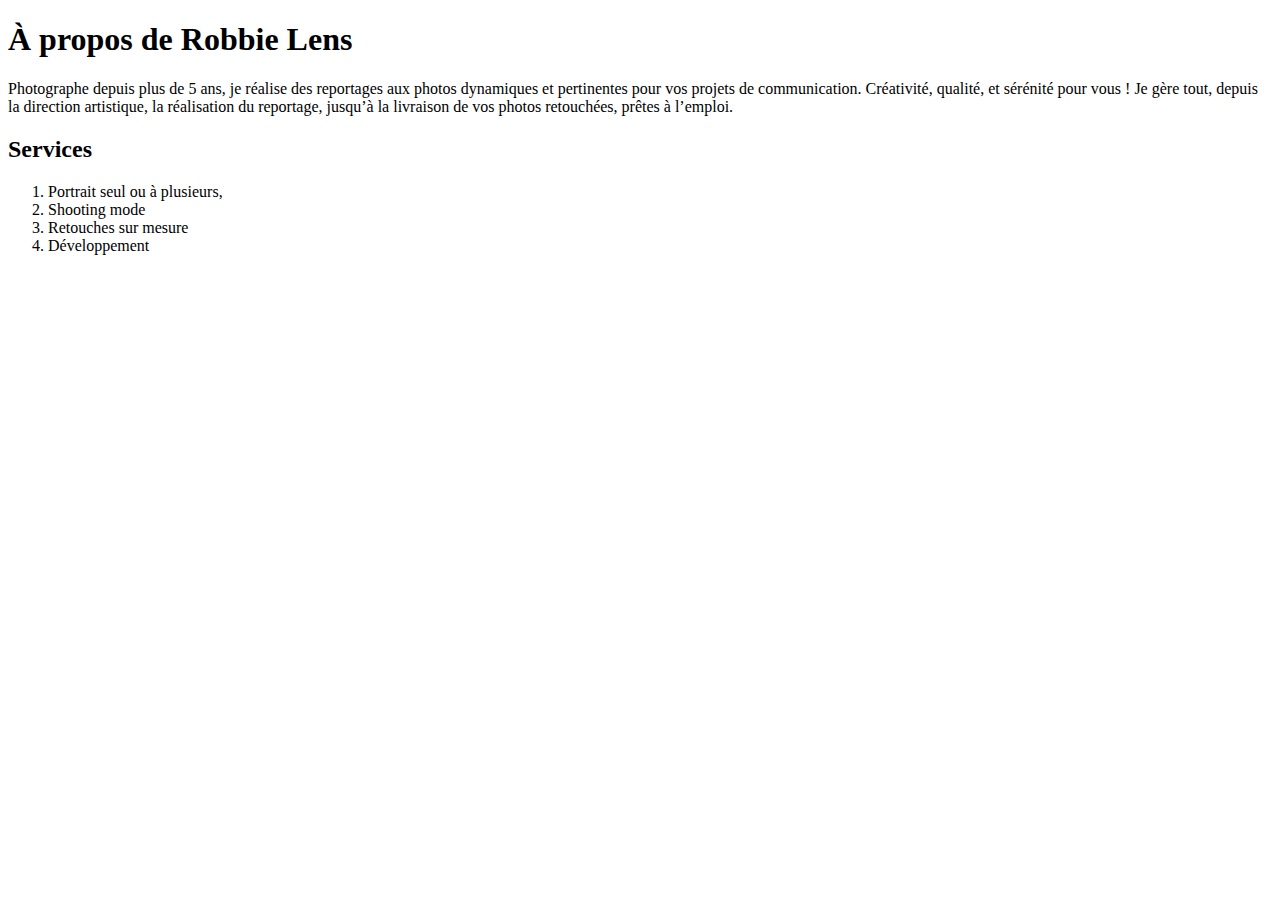
==== a-propos.html @ b3ecd71d "ajout de la page a propos" ====
<!DOCTYPE html>
<html lang="en">
<head>
    <meta charset="UTF-8">
    <meta http-equiv="X-UA-Compatible" content="IE=edge">
    <meta name="viewport" content="width=device-width, initial-scale=1.0">
    <title>À propos de Robbie Lens</title>
</head>
<body>
<h1>À propos de Robbie Lens</h1>    

<p>Photographe depuis plus de 5 ans, je réalise des reportages aux photos dynamiques et pertinentes pour vos projets de communication. Créativité, qualité, et sérénité pour vous ! Je gère tout, depuis la direction artistique, la réalisation du reportage, jusqu’à la livraison de vos photos retouchées, prêtes à l’emploi.</p>

<h2>Services</h2>

<ol>
    <li>Portrait seul ou à plusieurs,</li>
    <li>Shooting mode</li>
    <li>Retouches sur mesure</li>
    <li>Développement</li>
</ol>
</body>
</html>
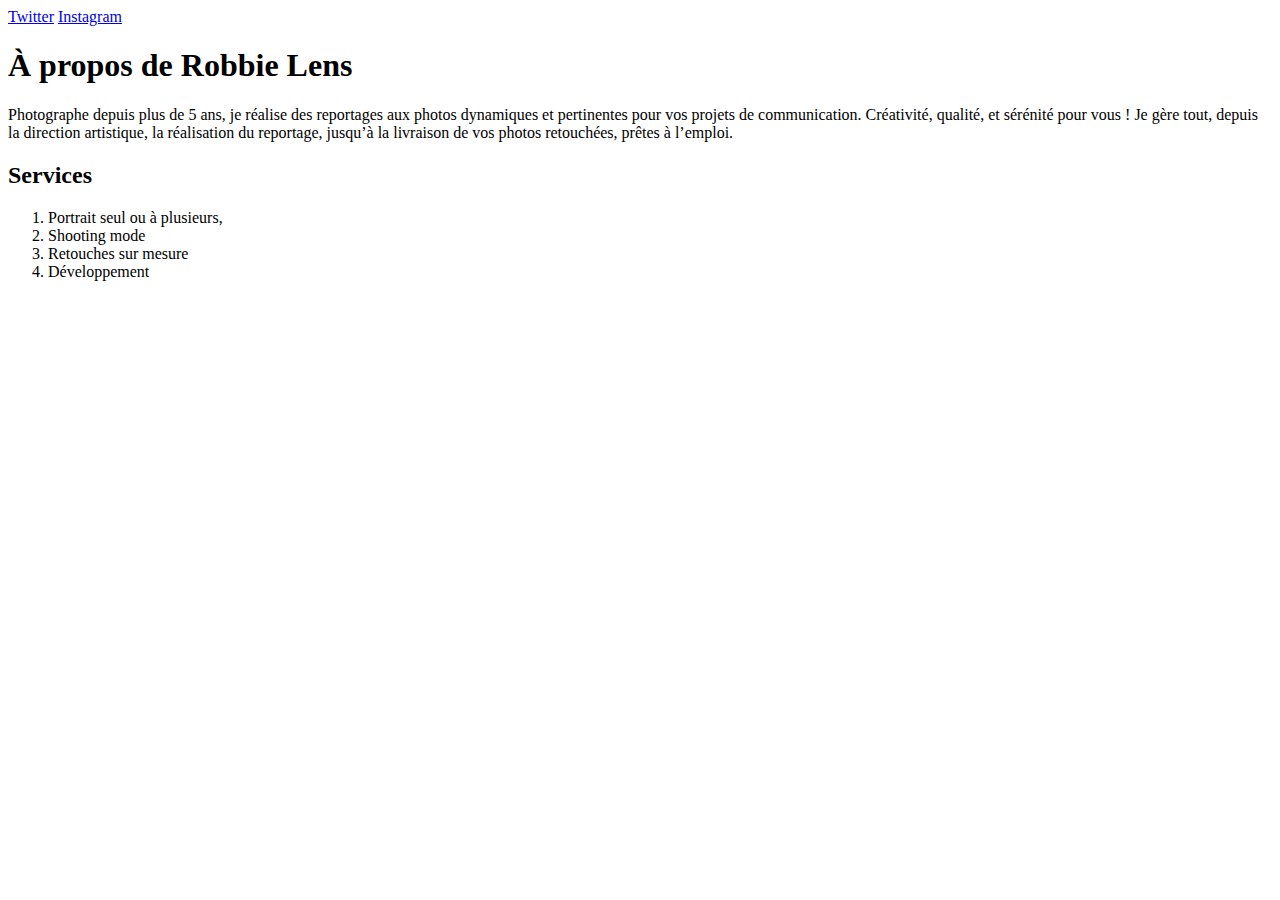
==== commit 800015bd: "ajout des leins" ====
--- a/a-propos.html
+++ b/a-propos.html
@@ -7,6 +7,9 @@
     <title>À propos de Robbie Lens</title>
 </head>
 <body>
+    <a href="index.html"></a>
+    <a href="https://twitter.com/">Twitter</a>
+    <a href="https://www.instagram.com/">Instagram</a>
 <h1>À propos de Robbie Lens</h1>    
 
 <p>Photographe depuis plus de 5 ans, je réalise des reportages aux photos dynamiques et pertinentes pour vos projets de communication. Créativité, qualité, et sérénité pour vous ! Je gère tout, depuis la direction artistique, la réalisation du reportage, jusqu’à la livraison de vos photos retouchées, prêtes à l’emploi.</p>
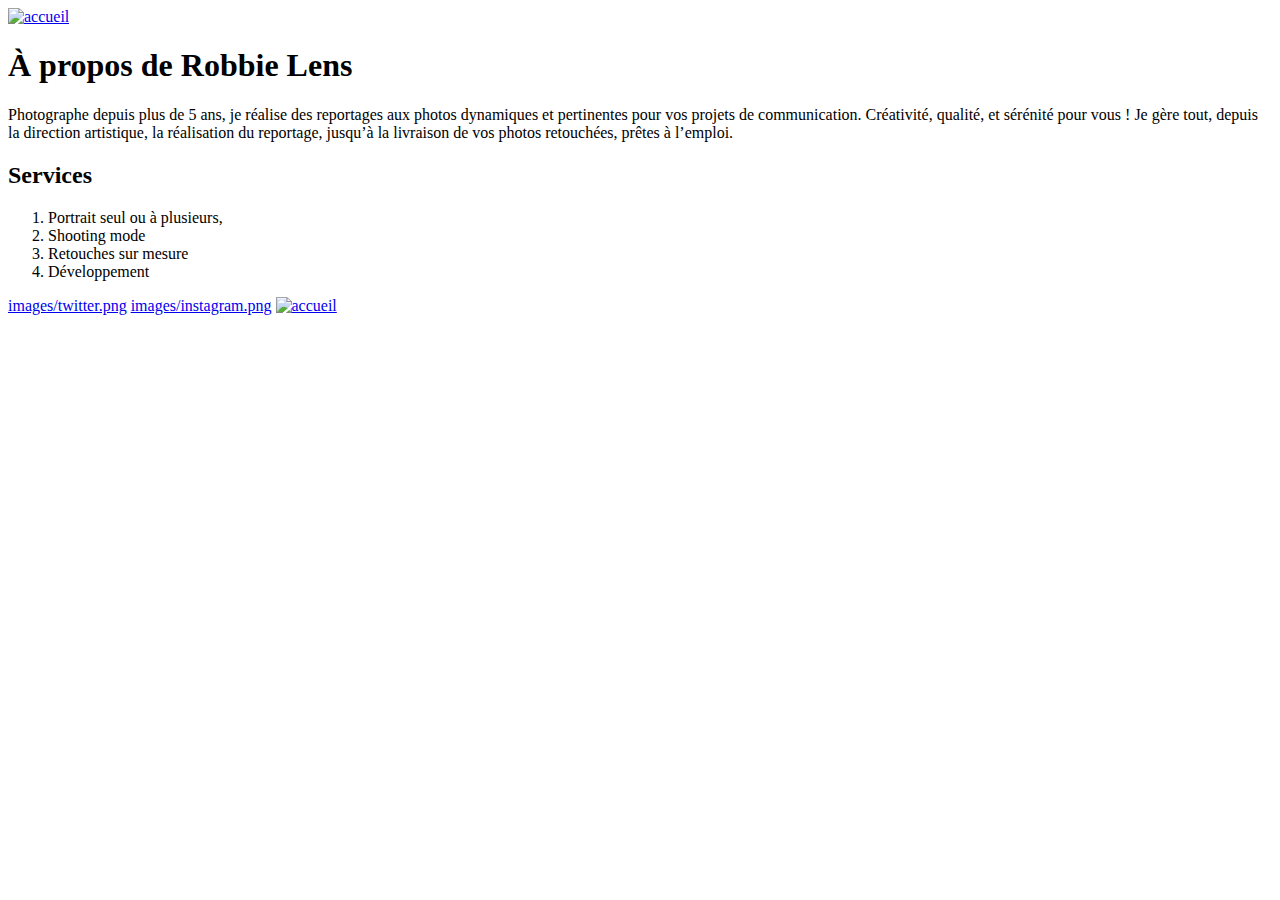
==== commit 51ae1d1b: "ajout des images" ====
--- a/a-propos.html
+++ b/a-propos.html
@@ -7,9 +7,7 @@
     <title>À propos de Robbie Lens</title>
 </head>
 <body>
-    <a href="index.html"></a>
-    <a href="https://twitter.com/">Twitter</a>
-    <a href="https://www.instagram.com/">Instagram</a>
+    <a href="index.html"><img src="images/logo.png" alt="accueil"></a>
 <h1>À propos de Robbie Lens</h1>    
 
 <p>Photographe depuis plus de 5 ans, je réalise des reportages aux photos dynamiques et pertinentes pour vos projets de communication. Créativité, qualité, et sérénité pour vous ! Je gère tout, depuis la direction artistique, la réalisation du reportage, jusqu’à la livraison de vos photos retouchées, prêtes à l’emploi.</p>
@@ -22,5 +20,9 @@
     <li>Retouches sur mesure</li>
     <li>Développement</li>
 </ol>
+
+<a href="https://twitter.com/">images/twitter.png</a>
+<a href="https://www.instagram.com/">images/instagram.png</a>
+<a href="index.html"><img src="images/logo.png" alt="accueil"></a>
 </body>
 </html>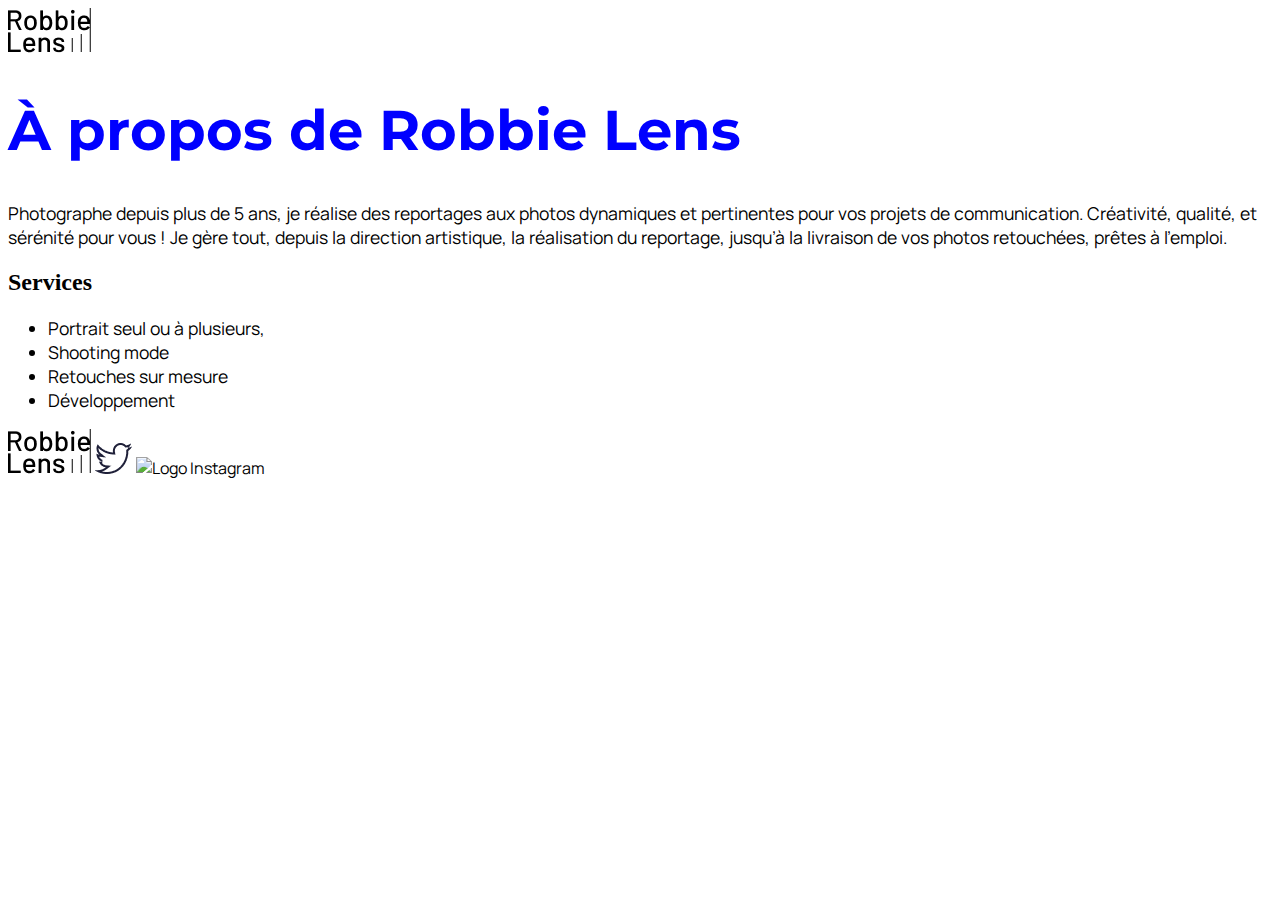
==== commit 4dbe0030: "exercice dur les fonts" ====
--- a/a-propos.html
+++ b/a-propos.html
@@ -1,28 +1,41 @@
 <!DOCTYPE html>
 <html lang="en">
 <head>
+    <link rel="preconnect" href="https://fonts.googleapis.com"><link rel="preconnect" href="https://fonts.gstatic.com" crossorigin><link href="https://fonts.googleapis.com/css2?family=Manrope&family=Montserrat&display=swap" rel="stylesheet">
     <meta charset="UTF-8">
     <meta http-equiv="X-UA-Compatible" content="IE=edge">
     <meta name="viewport" content="width=device-width, initial-scale=1.0">
     <title>À propos de Robbie Lens</title>
+    <link rel="stylesheet" href="style.css">
 </head>
 <body>
-    <a href="index.html"><img src="images/logo.png" alt="accueil"></a>
+
+
+   <div> 
+    <a href="index.html"><img src="images/logo.png" alt="Logo Robbie l’essence"></a>
+</div>
+
 <h1>À propos de Robbie Lens</h1>    
 
 <p>Photographe depuis plus de 5 ans, je réalise des reportages aux photos dynamiques et pertinentes pour vos projets de communication. Créativité, qualité, et sérénité pour vous ! Je gère tout, depuis la direction artistique, la réalisation du reportage, jusqu’à la livraison de vos photos retouchées, prêtes à l’emploi.</p>
 
 <h2>Services</h2>
 
-<ol>
+<ul>
     <li>Portrait seul ou à plusieurs,</li>
     <li>Shooting mode</li>
     <li>Retouches sur mesure</li>
     <li>Développement</li>
-</ol>
+</ul>
 
-<a href="https://twitter.com/">images/twitter.png</a>
-<a href="https://www.instagram.com/">images/instagram.png</a>
-<a href="index.html"><img src="images/logo.png" alt="accueil"></a>
+
+<div>
+    
+<a target ="_blank" href="index.html"><img src="images/logo.png" alt="Logo Robbie robbie-lens"></a>
+<a  target ="_blank" href="https://twitter.com/"> <img src ="images/twitter.png" alt="Logo twitter"></a>
+<a  target="_blank" href="https://www.instagram.com/"><img src="images/" alt="Logo Instagram"></a>
+
+</div>
+
 </body>
 </html>--- a/style.css
+++ b/style.css
@@ -0,0 +1,27 @@
+h1 {
+    color: blue;
+    font-size: 3.5em;
+    font-family: 'Montserrat', sans-serif;
+}
+a{
+    color: black;
+    text-decoration: none;
+    font-size: 1em;
+    font-family: 'Manrope', sans-serif;
+}
+em{
+    color: #A5B4FC;
+    font-style: normal;
+}
+
+p{
+font-size: 1.1em;
+font-family: 'Manrope', sans-serif;
+
+}
+
+ul{
+    font-size: 1.1em;
+    font-family: 'Manrope', sans-serif;
+
+}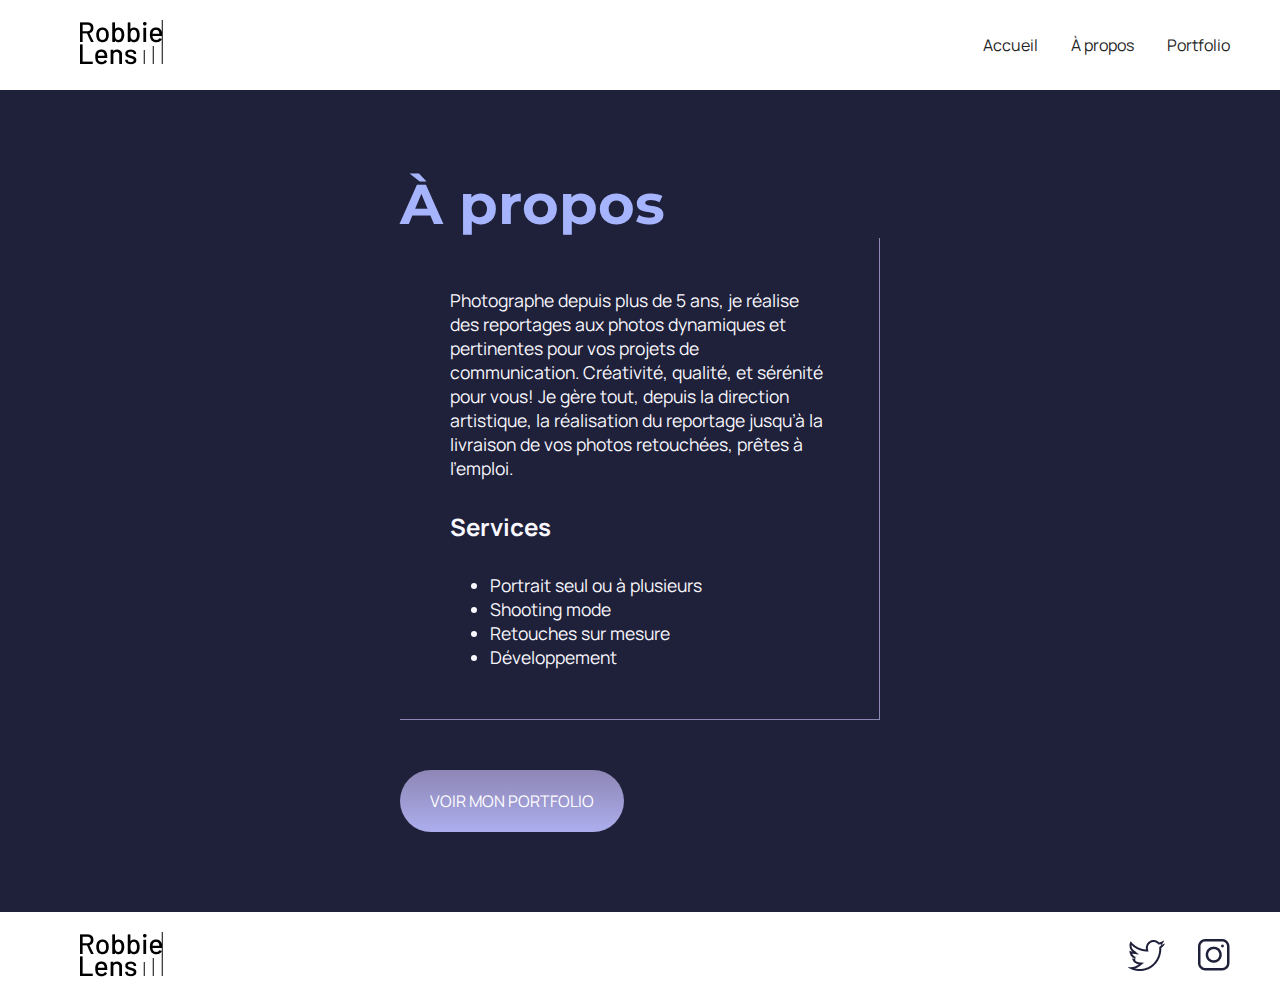
==== commit 2f2e83c7: "modification a propos" ====
--- a/a-propos.html
+++ b/a-propos.html
@@ -1,41 +1,66 @@
 <!DOCTYPE html>
-<html lang="en">
-<head>
-    <link rel="preconnect" href="https://fonts.googleapis.com"><link rel="preconnect" href="https://fonts.gstatic.com" crossorigin><link href="https://fonts.googleapis.com/css2?family=Manrope&family=Montserrat&display=swap" rel="stylesheet">
-    <meta charset="UTF-8">
-    <meta http-equiv="X-UA-Compatible" content="IE=edge">
-    <meta name="viewport" content="width=device-width, initial-scale=1.0">
-    <title>À propos de Robbie Lens</title>
-    <link rel="stylesheet" href="style.css">
-</head>
-<body>
+<html lang="fr">
+  <head>
+    <meta charset="utf-8" />
+    <title>À propos - Robbie Lens Photographie</title>
+    <link href="style.css" rel="stylesheet" />
+    <link rel="preconnect" href="https://fonts.googleapis.com" />
+    <link rel="preconnect" href="https://fonts.gstatic.com" crossorigin />
+    <link
+      href="https://fonts.googleapis.com/css2?family=Manrope&family=Montserrat&display=swap"
+      rel="stylesheet"
+    />
+  </head>
 
-
-   <div> 
-    <a href="index.html"><img src="images/logo.png" alt="Logo Robbie l’essence"></a>
-</div>
-
-<h1>À propos de Robbie Lens</h1>    
-
-<p>Photographe depuis plus de 5 ans, je réalise des reportages aux photos dynamiques et pertinentes pour vos projets de communication. Créativité, qualité, et sérénité pour vous ! Je gère tout, depuis la direction artistique, la réalisation du reportage, jusqu’à la livraison de vos photos retouchées, prêtes à l’emploi.</p>
-
-<h2>Services</h2>
-
-<ul>
-    <li>Portrait seul ou à plusieurs,</li>
-    <li>Shooting mode</li>
-    <li>Retouches sur mesure</li>
-    <li>Développement</li>
-</ul>
-
-
-<div>
-    
-<a target ="_blank" href="index.html"><img src="images/logo.png" alt="Logo Robbie robbie-lens"></a>
-<a  target ="_blank" href="https://twitter.com/"> <img src ="images/twitter.png" alt="Logo twitter"></a>
-<a  target="_blank" href="https://www.instagram.com/"><img src="images/" alt="Logo Instagram"></a>
-
-</div>
-
-</body>
-</html>+  <body>
+    <header>
+      <nav>
+        <a href="index.html" class="lien-icone">
+          <img src="images/logo.png" alt="Logo Robbie Lens" />
+        </a>
+        <div>
+          <a href="index.html">Accueil</a>
+          <a href="a-propos.html">À propos</a>
+          <a href="portfolio.html">Portfolio</a>
+        </div>
+      </nav>
+    </header>
+    <main class="a-propos-main">
+      <section>
+        <h1>À propos</h1>
+        <div class="carre-contenu">
+          <p>
+            Photographe depuis plus de 5 ans, je réalise des reportages aux
+            photos dynamiques et pertinentes pour vos projets de communication.
+            Créativité, qualité, et sérénité pour vous! Je gère tout, depuis la
+            direction artistique, la réalisation du reportage jusqu’à la
+            livraison de vos photos retouchées, prêtes à l’emploi.
+          </p>
+          <h2>Services</h2>
+          <ul>
+            <li>Portrait seul ou à plusieurs</li>
+            <li>Shooting mode</li>
+            <li>Retouches sur mesure</li>
+            <li>Développement</li>
+          </ul>
+        </div>
+        <div>
+          <a href="portfolio.html" class="cta">VOIR MON PORTFOLIO</a>
+        </div>
+      </section>
+    </main>
+    <footer>
+      <a href="index.html" class="lien-icone">
+        <img src="images/logo.png" alt="Logo Robbie Lens" />
+      </a>
+      <div>
+        <a target="_blank" href="https://twitter.com/" class="lien-icone">
+          <img src="images/twitter.png" alt="Logo Twitter" />
+        </a>
+        <a target="_blank" href="https://www.instagram.com/" class="lien-icone">
+          <img src="images/instagram.png" alt="Logo Instagram" />
+        </a>
+      </div>
+    </footer>
+  </body>
+</html>
--- a/style.css
+++ b/style.css
@@ -1,27 +1,181 @@
-h1 {
-    color: blue;
-    font-size: 3.5em;
-    font-family: 'Montserrat', sans-serif;
-}
-a{
-    color: black;
-    text-decoration: none;
-    font-size: 1em;
-    font-family: 'Manrope', sans-serif;
-}
-em{
-    color: #A5B4FC;
-    font-style: normal;
+* {
+  margin: 0;
 }
 
-p{
-font-size: 1.1em;
-font-family: 'Manrope', sans-serif;
-
+body {
+  font-family: "Manrope", sans-serif;
+  font-size: 1em;
+  background-color: #1f2039;
 }
 
-ul{
-    font-size: 1.1em;
-    font-family: 'Manrope', sans-serif;
+a {
+  color: #242424;
+  text-decoration: none;
+}
 
-}+em {
+  color: #a5b4fc;
+  font-style: normal;
+}
+
+h1 {
+  font-size: 3.5em;
+  color: #a5b4fc;
+  font-family: "Montserrat", sans-serif;
+}
+
+h2 {
+  color: #f9f8ff;
+}
+
+p,
+li {
+  font-size: 1.1em;
+  color: #f9f8ff;
+}
+
+header,
+footer {
+  background-color: white;
+  padding: 20px 50px;
+}
+
+.cta {
+  background: linear-gradient(#8e86b5, #acaeed);
+  color: white;
+  border-radius: 50px;
+  padding: 20px 30px;
+  display: inline-block;
+  margin-top: 50px;
+}
+
+a:hover {
+  text-decoration: underline;
+}
+
+.cta:hover {
+  background: linear-gradient(#696484, #8788ba);
+  text-decoration: none;
+}
+
+.lien-icone {
+  margin-left: 30px;
+}
+
+.lien-icone:hover {
+  opacity: 0.5;
+}
+
+.carre-contenu {
+  border-right: 1px solid #8e86b5;
+  border-bottom: 1px solid #8e86b5;
+  padding: 50px;
+}
+
+.carre-contenu h2 {
+  margin-top: 30px;
+}
+
+.carre-contenu ul {
+  margin-top: 30px;
+}
+
+section {
+  padding: 80px;
+}
+
+.a-propos-main {
+  width: 50%;
+  margin: auto;
+}
+
+footer,
+nav {
+  display: flex;
+  flex-direction: row;
+  align-items: center;
+  justify-content: space-between;
+}
+
+nav a {
+  margin-left: 30px;
+}
+
+.accueil-photos {
+  background-color: white;
+  padding: 80px;
+}
+
+.accueil-photos h2 {
+  color: #242424;
+  text-align: center;
+  margin-bottom: 80px;
+}
+
+.accueil-photos div {
+  display: flex;
+  flex-direction: row;
+  gap: 15px;
+  justify-content: center;
+  margin-bottom: 15px;
+}
+
+.accueil-introduction {
+  display: flex;
+  flex-direction: row;
+  width: 50%;
+  align-items: center;
+  margin: auto;
+}
+
+.portfolio-section-photos {
+  background-color: white;
+}
+
+.portfolio-section-photos h2 {
+  color: #242424;
+  margin-bottom: 80px;
+}
+
+.grid-paysages {
+  display: grid;
+  grid-template-columns: 1fr 1fr 1fr;
+  grid-template-rows: 300px 300px 300px;
+  gap: 15px;
+}
+
+.grid-portraits {
+  display: grid;
+  grid-template-columns: 1fr 1fr 1fr;
+  grid-template-rows: 300px 300px;
+  gap: 15px;
+}
+
+.grid-paysages img,
+.grid-portraits img {
+  width: 100%;
+  height: 100%;
+  /* Même si vous ne connaissez pas cette propriété, vous en aurez besoin pour permettre aux images de respecter les dimensions de la grid CSS */
+  object-fit: cover;
+}
+.lien-conteneur-photo {
+  position: relative;
+}
+
+.lien-conteneur-photo:hover .photo-hover {
+  display: flex;
+}
+.photo-hover {
+  position: absolute;
+  top: 0;
+  left: 0;
+  right: 0;
+  bottom: 0;
+  display: flex;
+  align-items: center;
+  justify-content: center;
+  color: white;
+  font-size: 1.5em;
+  background-color: rgba(0, 0, 0, 0.7);
+  display: none;
+}
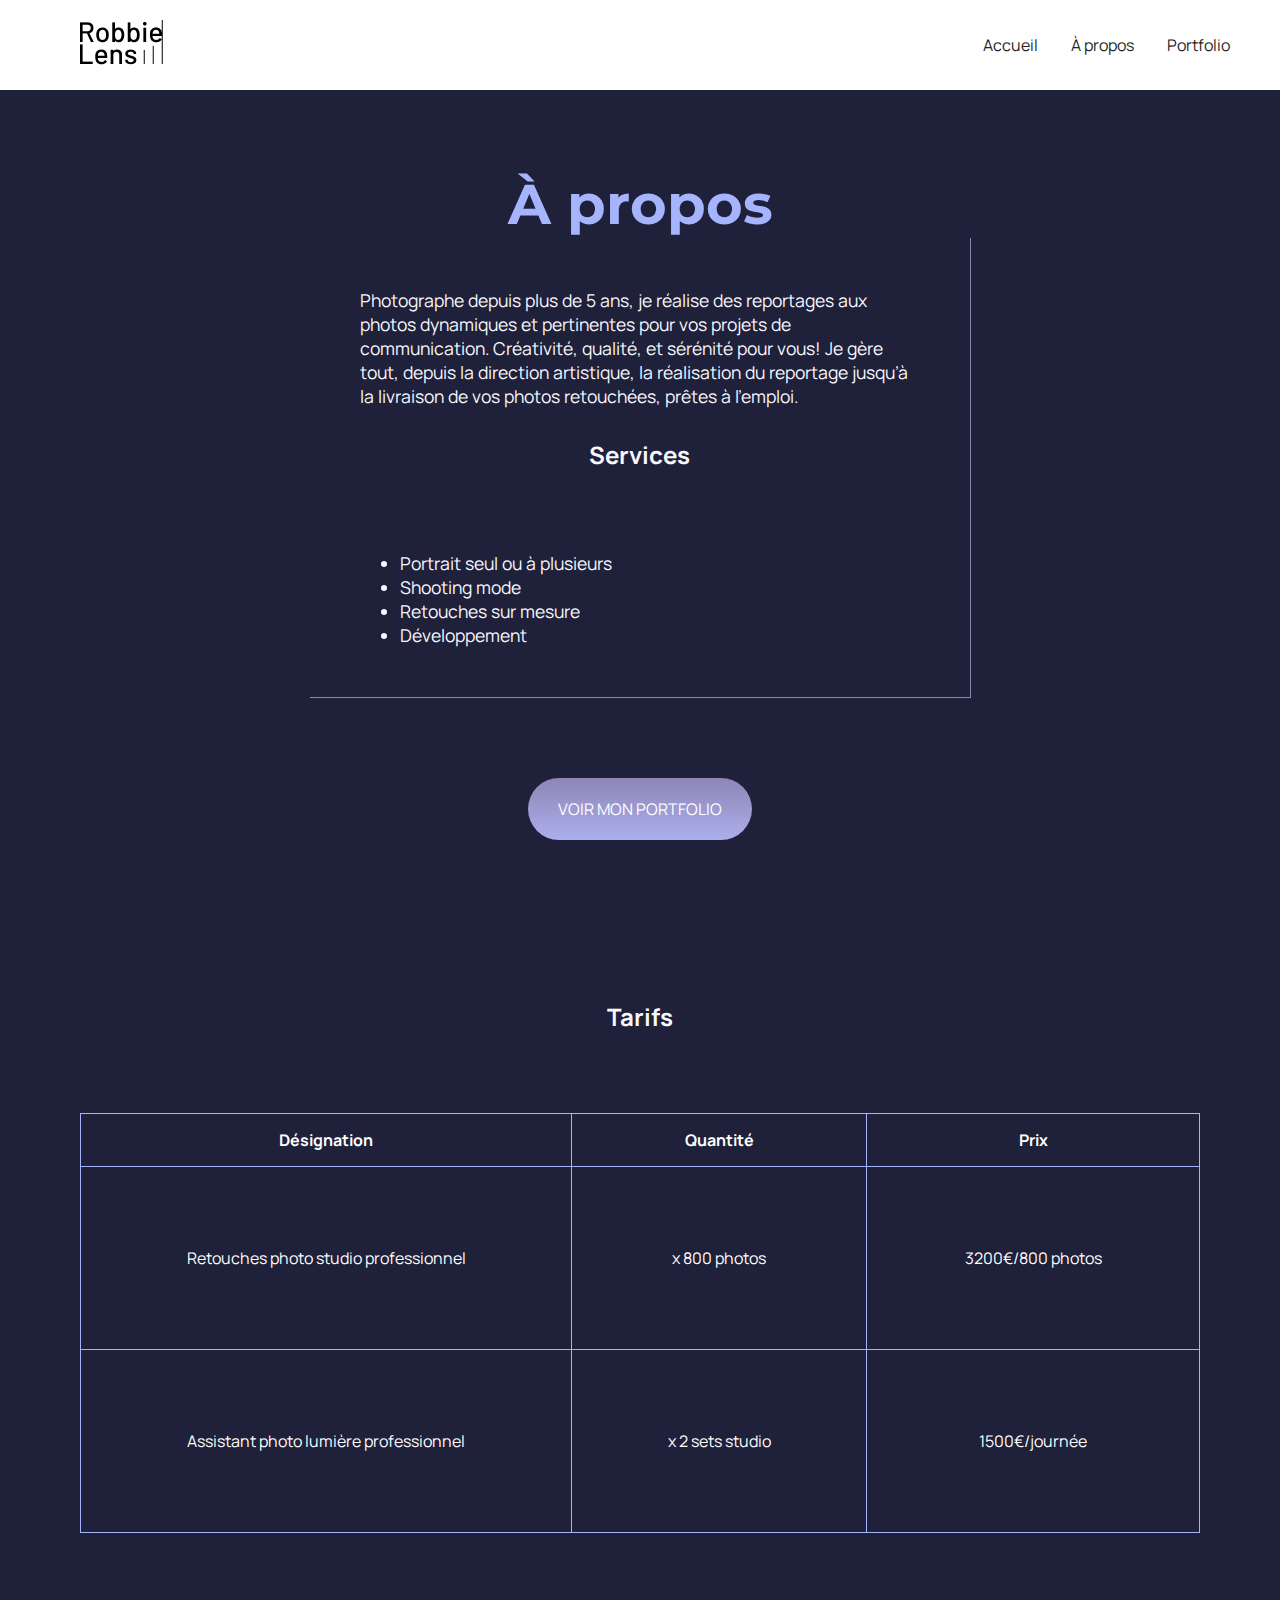
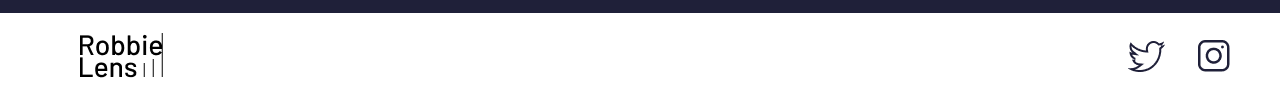
==== commit 35066099: "fin du cours" ====
--- a/a-propos.html
+++ b/a-propos.html
@@ -3,7 +3,8 @@
   <head>
     <meta charset="utf-8" />
     <title>À propos - Robbie Lens Photographie</title>
-    <link href="style.css" rel="stylesheet" />
+    <link href="style/style.css" rel="stylesheet" />
+    <link href="style/a-propos.css" rel="stylesheet" />
     <link rel="preconnect" href="https://fonts.googleapis.com" />
     <link rel="preconnect" href="https://fonts.gstatic.com" crossorigin />
     <link
@@ -48,6 +49,30 @@
           <a href="portfolio.html" class="cta">VOIR MON PORTFOLIO</a>
         </div>
       </section>
+      <section class="tarifs">
+        <h2>Tarifs</h2>
+        <table>
+          <thead>
+            <tr>
+              <th>Désignation</th>
+              <th>Quantité</th>
+              <th>Prix</th>
+            </tr>
+          </thead>
+          <tbody>
+            <tr>
+              <td>Retouches photo studio professionnel</td>
+              <td>x 800 photos</td>
+              <td>3200€/800 photos</td>
+            </tr>
+            <tr>
+              <td>Assistant photo lumière professionnel</td>
+              <td>x 2 sets studio</td>
+              <td>1500€/journée</td>
+            </tr>
+          </tbody>
+        </table>
+      </section>
     </main>
     <footer>
       <a href="index.html" class="lien-icone">
--- a/style/style.css
+++ b/style/style.css
@@ -0,0 +1,110 @@
+* {
+  margin: 0;
+}
+
+body {
+  font-family: "Manrope", sans-serif;
+  font-size: 1em;
+  background-color: #1f2039;
+}
+
+a {
+  color: #242424;
+  text-decoration: none;
+}
+
+em {
+  color: #a5b4fc;
+  font-style: normal;
+}
+
+h1 {
+  font-size: 3.5em;
+  color: #a5b4fc;
+  font-family: "Montserrat", sans-serif;
+}
+
+h2 {
+  color: #f9f8ff;
+}
+
+p,
+li {
+  font-size: 1.1em;
+  color: #f9f8ff;
+}
+
+header,
+footer {
+  background-color: white;
+  padding: 20px 50px;
+}
+
+.cta {
+  display: inline-block;
+  background: linear-gradient(#8e86b5, #acaeed);
+  color: white;
+  border-radius: 50px;
+  padding: 20px 30px;
+}
+
+a:hover {
+  text-decoration: underline;
+}
+
+.cta:hover {
+  background: linear-gradient(#696484, #8788ba);
+  text-decoration: none;
+}
+
+.lien-icone {
+  margin-left: 30px;
+}
+
+.lien-icone:hover {
+  opacity: 0.5;
+}
+
+section {
+  padding: 80px;
+}
+
+footer,
+nav {
+  display: flex;
+  flex-direction: row;
+  align-items: center;
+  justify-content: space-between;
+}
+
+nav a {
+  margin-left: 30px;
+}
+
+@media screen and (max-width: 996px) {
+  section.tarifs {
+    display: none;
+  }
+
+  form {
+    width: 1000px;
+  }
+
+  .accueil-introduction {
+    flex-direction: column;
+    align-items: center;
+    justify-content: center;
+  }
+  .accueil-photos {
+    padding: 20px;
+  }
+  .accueil-photos div {
+    flex-direction: column;
+  }
+  header nav {
+    display: flex;
+    flex-direction: column;
+    align-items: center;
+    justify-content: center;
+  }
+}
--- a/style/a-propos.css
+++ b/style/a-propos.css
@@ -0,0 +1,50 @@
+.carre-contenu {
+  border-right: 1px solid #8e86b5;
+  border-bottom: 1px solid #8e86b5;
+  padding: 50px;
+  width: 50%;
+  margin: auto;
+  margin-bottom: 80px;
+}
+
+.carre-contenu h2 {
+  margin-top: 30px;
+}
+
+.carre-contenu ul {
+  margin-top: 30px;
+}
+
+.carre-contenu + div {
+  text-align: center;
+}
+
+.a-propos-main {
+  margin: auto;
+}
+
+table {
+  color: white;
+  text-align: center;
+  width: 100%;
+  border-collapse: collapse;
+}
+
+td,
+th {
+  padding: 15px;
+  border: 1px solid #a5b4fc;
+}
+
+td {
+  padding: 80px;
+}
+
+h2 {
+  margin-bottom: 80px;
+}
+
+h1,
+h2 {
+  text-align: center;
+}
